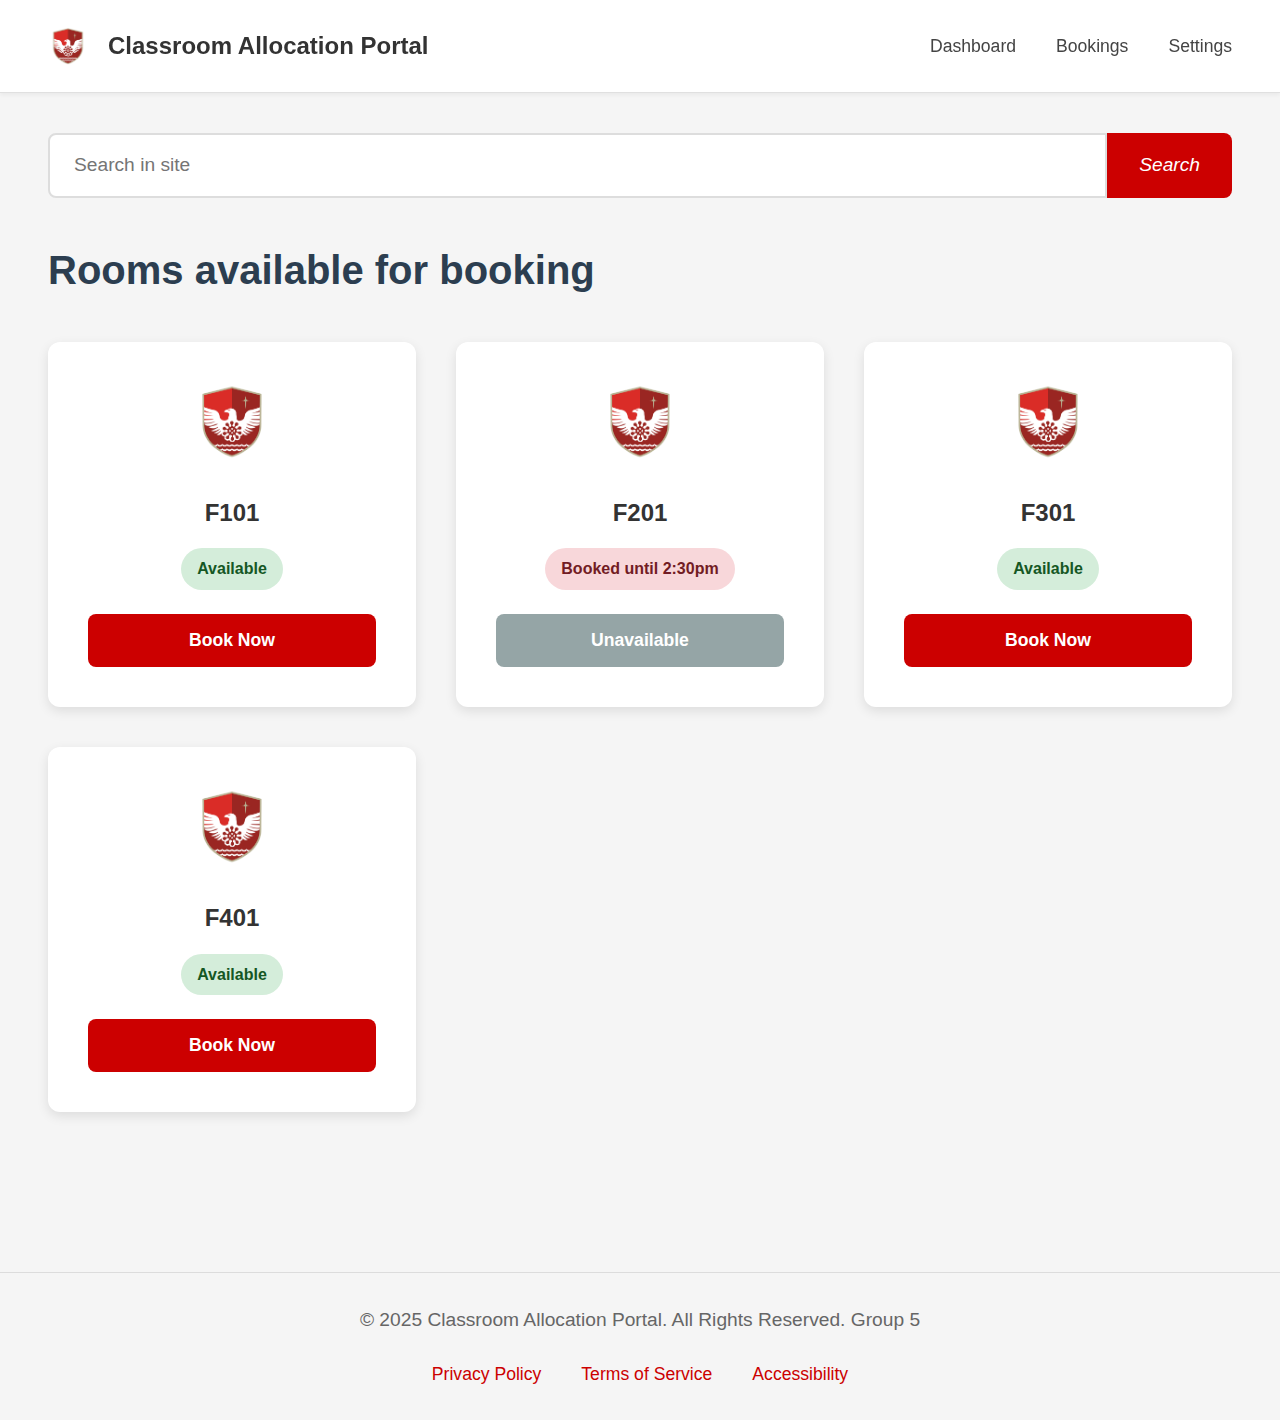
==== booking.html @ 9508ac23 "Initial commit" ====
<!DOCTYPE html>
<html lang="en">
<head>
    <meta charset="UTF-8">
    <meta name="viewport" content="width=device-width, initial-scale=1.0">
    <title>Classroom Allocation Portal</title>
    <link rel="stylesheet" href="styles.css">
</head>
<body>
           <!-- Full-width header container -->
    <div class="header-container">
        <header class="header">
            <div class="logo">
                <img src="cu logo.png" alt="Logo">
                <span class="logo-text">Classroom Allocation Portal</span>
            </div>
            
            <button class="mobile-menu-toggle">☰</button>
            
            <div class="nav-links">
                <a href="index.html">Dashboard</a>
                <a href="#">Bookings</a>
                <a href="#">Settings</a>
            </div> 
                       
        </header>
    </div>
    <div class="search">
        <input type="text" placeholder="Search in site" aria-label="Search rooms">
        <button type="button" class="search-button" aria-label="Search">
            <i class="fas fa-search">Search</i>
          </button>
    </div>

     <!-- Main Content -->
     <main class="container">

        <!-- Rooms Available for Booking -->
        <section class="room-list-portion" aria-label="Rooms available for booking">
            <h2 class="heading">Rooms available for booking</h2>
            <div class="room-list">
                <article class="room">
                    <img src="cu logo.png" alt="Room Icon" loading="lazy">
                    <p>F101</p>
                    <span class="status available">Available</span>
                    <button class="book-button">Book Now</button>
                </article>
                
                <article class="room">
                    <img src="cu logo.png" alt="Room Icon" loading="lazy">
                    <p>F201</p>
                    <span class="status booked">Booked until 2:30pm</span>
                    <button class="book-button" disabled>Unavailable</button>
                </article>
                
                <article class="room">
                    <img src="cu logo.png" alt="Room Icon" loading="lazy">
                    <p>F301</p>
                    <span class="status available">Available</span>
                    <button class="book-button">Book Now</button>
                </article>
                
                <article class="room">
                    <img src="cu logo.png" alt="Room Icon" loading="lazy">
                    <p>F401</p>
                    <span class="status available">Available</span>
                    <button class="book-button">Book Now</button>
                </article>
            </div>
        </section>
    </main> 
       

          <!-- Footer -->
          <footer class="footer">
            <p>© 2025 Classroom Allocation Portal. All Rights Reserved. Group 5</p>
            <div class="footer-links">
                <a href="#">Privacy Policy</a>
                <a href="#">Terms of Service</a>
                <a href="#">Accessibility</a>
            </div>
        </footer>
        <script src="cu.js"></script>

        <script>
            // Future JavaScript can be added here
            document.querySelectorAll('.book-button').forEach(button => {
                button.addEventListener('click', function() {
                    if (!this.disabled) {
                        const room = this.closest('.room').querySelector('p').textContent;
                        alert(`Booking request for ${room} has been submitted!`);
                    }
                });
            });
        </script>
</body>
</html>
---- styles.css ----
/* ===== GLOBAL STYLES ===== */
* {
  margin: 0;
  padding: 0;
  box-sizing: border-box;
  font-family: 'Segoe UI', Tahoma, Geneva, Verdana, sans-serif;
}

body {
  background-color: #f5f5f5;
  color: #333;
  line-height: 1.6;
  font-size: 18px;
}

/* ===== HEADER SECTION ===== */
.header-container {
  width: 100%;
  background-color: #ffffff;
  border-bottom: 1px solid #e0e0e0;
  position: sticky;
  top: 0;
  z-index: 1000;
  box-shadow: 0 2px 4px rgba(0, 0, 0, 0.05);
}

.header {
  display: flex;
  justify-content: space-between;
  align-items: center;
  max-width: 1400px;
  margin: 0 auto;
  padding: 1.5rem 3rem;
  gap: 1.5rem;
}

/* Logo Area */
.logo {
  display: flex;
  align-items: center;
  gap: 1.25rem;
  text-decoration: none;
}

.logo img {
  width: 2.5rem;
  height: 2.5rem;
}

.logo-text {
  font-weight: 600;
  font-size: 1.5rem;
  color: #333333;
  white-space: nowrap;
  font-family: 'Segoe UI', Roboto, Oxygen, Ubuntu, Cantarell, sans-serif;
}

/* Navigation */
.nav-links {
  display: flex;
  gap: 2.5rem;
  margin-left: auto;
}

.nav-links a {
  text-decoration: none;
  color: #444444;
  font-size: 1.1rem;
  font-weight: 500;
  padding: 0.5rem 0;
  position: relative;
  font-family: 'Segoe UI', Roboto, Oxygen, Ubuntu, Cantarell, sans-serif;
  transition: color 0.2s ease;
}

.nav-links a:hover {
  color: #cc0000;
}

.nav-links a::after {
  content: '';
  position: absolute;
  bottom: 0;
  left: 0;
  width: 0;
  height: 2px;
  background: #cc0000;
  transition: width 0.3s ease;
}

.nav-links a:hover::after {
  width: 100%;
}

.mobile-menu-toggle {
  display: none;
  background: none;
  border: none;
  font-size: 1.8rem;
  color: #333333;
  cursor: pointer;
  padding: 0.25rem;
}

/* ===== SEARCH BAR ===== */
.search {
  max-width: 1400px;
  margin: 2.5rem auto;
  padding: 0 3rem;
  display: flex;
}

.search input {
  flex: 1;
  padding: 1.2rem 1.5rem;
  border: 2px solid #ddd;
  border-radius: 8px 0 0 8px;
  font-size: 1.2rem;
  outline: none;
  transition: border-color 0.3s;
}

.search input:focus {
  border-color: #cc0000;
}

.search-button {
  padding: 0 2rem;
  background-color: #cc0000;
  color: white;
  border: none;
  border-radius: 0 8px 8px 0;
  cursor: pointer;
  font-size: 1.2rem;
  transition: background-color 0.3s;
}

.search-button:hover {
  background-color: #a80000;
}

/* ===== MAIN CONTENT ===== */
.container {
  max-width: 1400px;
  margin: 0 auto;
  padding: 0 3rem 3rem;
}

.heading {
  margin-bottom: 2.5rem;
  color: #2c3e50;
  font-size: 2.5rem;
  font-weight: 700;
}

.room-list-portion {
  margin-bottom: 4rem;
}

.room-list {
  display: grid;
  grid-template-columns: repeat(auto-fill, minmax(320px, 1fr));
  gap: 2.5rem;
}

.room {
  background: white;
  border-radius: 12px;
  padding: 2.5rem;
  box-shadow: 0 4px 12px rgba(0, 0, 0, 0.1);
  text-align: center;
  transition: transform 0.3s, box-shadow 0.3s;
}

.room:hover {
  transform: translateY(-8px);
  box-shadow: 0 8px 24px rgba(0, 0, 0, 0.15);
}

.room img {
  width: 80px;
  height: auto;
  margin-bottom: 1.5rem;
}

.room p {
  font-size: 1.5rem;
  font-weight: bold;
  margin-bottom: 1rem;
}

.status {
  display: inline-block;
  padding: 0.5rem 1rem;
  border-radius: 24px;
  font-size: 1rem;
  font-weight: 600;
  margin-bottom: 1.5rem;
}

.status.available {
  background-color: #d4edda;
  color: #155724;
}

.status.booked {
  background-color: #f8d7da;
  color: #721c24;
}

.book-button {
  width: 100%;
  padding: 1rem;
  background-color: #cc0000;
  color: white;
  border: none;
  border-radius: 8px;
  font-weight: 600;
  font-size: 1.1rem;
  cursor: pointer;
  transition: background-color 0.3s;
}

.book-button:hover:not(:disabled) {
  background-color: #a80000;
}

.book-button:disabled {
  background-color: #95a5a6;
  cursor: not-allowed;
}

/* ===== FOOTER ===== */
/* Footer */
.footer {
  text-align: center;
  padding: 2rem;
  font-size: 0.9rem;
  color: #666;
  border-top: 1px solid rgba(0,0,0,0.1);
  margin-top: 3rem;
}
.footer p {
  margin-bottom: 1.5rem;
  font-size: 1.2rem;
}

.footer-links {
  display: flex;
  justify-content: center;
  gap: 2.5rem;
}

.footer-links a {
  color: #cc0000;
  text-decoration: none;
  font-size: 1.1rem;
  transition: color 0.3s;
}

.footer-links a:hover {
  color: #a80000;
}

/* ===== RESPONSIVE STYLES ===== */
@media (max-width: 1200px) {
  .header {
      padding: 1.2rem 2rem;
  }
  
  .logo-text {
      font-size: 1.3rem;
  }
  
  .nav-links {
      gap: 2rem;
  }
  
  .nav-links a {
      font-size: 1rem;
  }
  
  .search {
      padding: 0 2rem;
  }
  
  .container {
      padding: 0 2rem 2rem;
  }
  
  .heading {
      font-size: 2rem;
  }
  
  .room-list {
      grid-template-columns: repeat(auto-fill, minmax(280px, 1fr));
      gap: 2rem;
  }
}

@media (max-width: 992px) {
  .header {
      flex-wrap: wrap;
      padding: 1rem 1.5rem;
  }
  
  .mobile-menu-toggle {
      display: block;
  }
  
  .nav-links {
      display: none;
      width: 100%;
      flex-direction: column;
      gap: 1rem;
      margin: 1rem 0 0;
      padding: 1rem 0;
      border-top: 1px solid #eeeeee;
  }
  
  .nav-links.active {
      display: flex;
  }
  
  .search {
      padding: 0 1.5rem;
      margin: 2rem auto;
  }
  
  .container {
      padding: 0 1.5rem 1.5rem;
  }
  
  .room-list {
      grid-template-columns: 1fr;
      gap: 1.8rem;
  }
  
  .footer-links {
      flex-direction: column;
      gap: 1rem;
  }
}

@media (max-width: 576px) {
  .header {
      padding: 0.75rem 1rem;
  }
  
  .logo-text {
      font-size: 1.1rem;
  }
  
  .heading {
      font-size: 1.8rem;
  }
  
  .room {
      padding: 1.8rem;
  }
  
  .footer {
      padding: 2rem;
  }
}
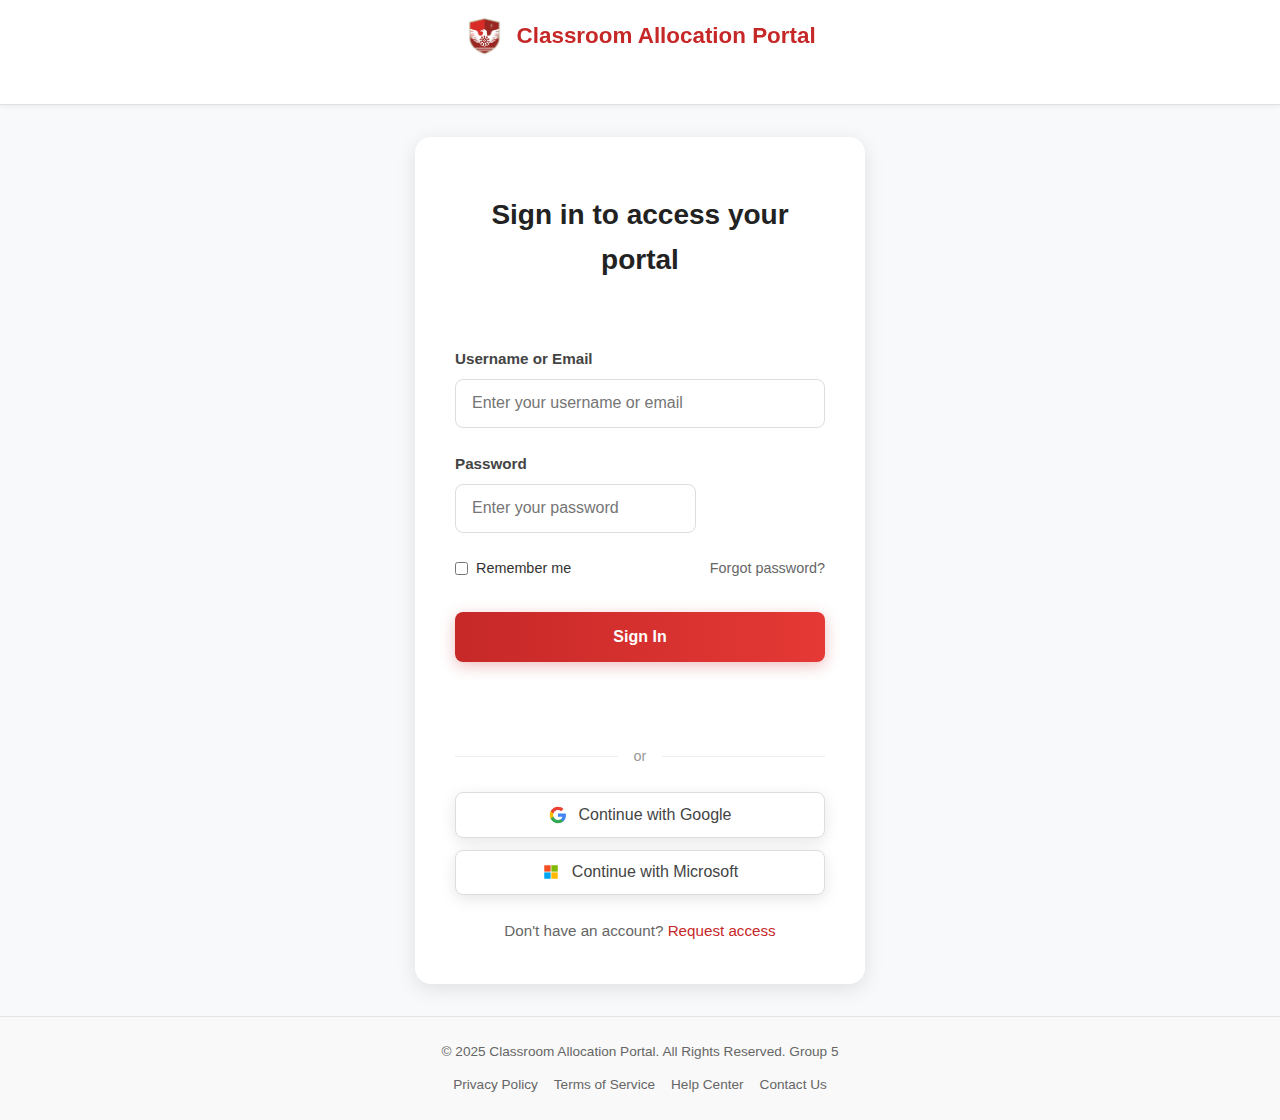
==== commit 55a255a8: "Updated HTML and CSS files" ====
--- a/booking.html
+++ b/booking.html
@@ -3,12 +3,13 @@
 <head>
     <meta charset="UTF-8">
     <meta name="viewport" content="width=device-width, initial-scale=1.0">
-    <title>Classroom Allocation Portal</title>
-    <link rel="stylesheet" href="styles.css">
+    <title>Classroom Booking</title>
+    <link rel="stylesheet" href="cu.css">
+   
 </head>
 <body>
-           <!-- Full-width header container -->
-    <div class="header-container">
+     <!-- Full-width header container -->
+     <div class="header-container">
         <header class="header">
             <div class="logo">
                 <img src="cu logo.png" alt="Logo">
@@ -19,79 +20,377 @@
             
             <div class="nav-links">
                 <a href="index.html">Dashboard</a>
-                <a href="#">Bookings</a>
-                <a href="#">Settings</a>
-            </div> 
-                       
+                <a href="booking.html">Bookings</a>
+                <a href="settings.html">Settings</a>
+            </div>           
+           
         </header>
     </div>
-    <div class="search">
-        <input type="text" placeholder="Search in site" aria-label="Search rooms">
-        <button type="button" class="search-button" aria-label="Search">
-            <i class="fas fa-search">Search</i>
-          </button>
-    </div>
-
-     <!-- Main Content -->
-     <main class="container">
-
-        <!-- Rooms Available for Booking -->
-        <section class="room-list-portion" aria-label="Rooms available for booking">
-            <h2 class="heading">Rooms available for booking</h2>
-            <div class="room-list">
-                <article class="room">
-                    <img src="cu logo.png" alt="Room Icon" loading="lazy">
-                    <p>F101</p>
-                    <span class="status available">Available</span>
-                    <button class="book-button">Book Now</button>
-                </article>
-                
-                <article class="room">
-                    <img src="cu logo.png" alt="Room Icon" loading="lazy">
-                    <p>F201</p>
-                    <span class="status booked">Booked until 2:30pm</span>
-                    <button class="book-button" disabled>Unavailable</button>
-                </article>
-                
-                <article class="room">
-                    <img src="cu logo.png" alt="Room Icon" loading="lazy">
-                    <p>F301</p>
-                    <span class="status available">Available</span>
-                    <button class="book-button">Book Now</button>
-                </article>
-                
-                <article class="room">
-                    <img src="cu logo.png" alt="Room Icon" loading="lazy">
-                    <p>F401</p>
-                    <span class="status available">Available</span>
-                    <button class="book-button">Book Now</button>
-                </article>
-            </div>
-        </section>
-    </main> 
-       
-
-          <!-- Footer -->
-          <footer class="footer">
-            <p>© 2025 Classroom Allocation Portal. All Rights Reserved. Group 5</p>
-            <div class="footer-links">
-                <a href="#">Privacy Policy</a>
-                <a href="#">Terms of Service</a>
-                <a href="#">Accessibility</a>
-            </div>
-        </footer>
-        <script src="cu.js"></script>
-
-        <script>
-            // Future JavaScript can be added here
-            document.querySelectorAll('.book-button').forEach(button => {
+
+    <main class="container">
+        <h1>Available Classrooms</h1>
+        
+        <div class="search-container">
+            <input type="text" id="roomSearch" placeholder="Search rooms...">
+            <select id="blockFilter" aria-label="Filter by block">
+                <option value="">Select Block</option>
+                <option value="">All Blocks</option>
+                <option value="E">Block E</option>
+                <option value="F">Block F</option>
+            </select>
+            <button id="searchBtn">Search</button>
+        </div>
+        
+        <div class="room-grid" id="roomGrid">
+            <div class="loading-message">Loading classrooms...</div>
+        </div>
+    </main>
+
+    <footer class="footer">
+        <div class="footer-content">
+            <p>© 2025 Classroom Allocation Portal. All Rights Reserved</p>
+        </div>
+    </footer>
+    <script src="cu.js"></script>
+
+    <script>
+      document.addEventListener('DOMContentLoaded', function() {
+    // Check authentication
+    const auth = JSON.parse(localStorage.getItem('auth'));
+    if (!auth || !auth.isLoggedIn) {
+        window.location.href = 'Login.html';
+        return;
+    }
+
+    // Room data - complete list of all rooms
+    const allRooms = [
+        // Block E
+        { id: 'E101', block: 'Block E', capacity: 30 },
+        { id: 'E102', block: 'Block E', capacity: 30 },
+        { id: 'E103', block: 'Block E', capacity: 30 },
+        { id: 'E104', block: 'Block E', capacity: 30 },
+        { id: 'E201', block: 'Block E', capacity: 40 },
+        { id: 'E202', block: 'Block E', capacity: 40 },
+        { id: 'E203', block: 'Block E', capacity: 40 },
+        { id: 'E204', block: 'Block E', capacity: 40 },
+        { id: 'E301', block: 'Block E', capacity: 50 },
+        { id: 'E302', block: 'Block E', capacity: 50 },
+        { id: 'E303', block: 'Block E', capacity: 50 },
+        { id: 'E304', block: 'Block E', capacity: 50 },
+        
+        // Block F
+        { id: 'F102', block: 'Block F', capacity: 35 },
+        { id: 'F103', block: 'Block F', capacity: 35 },
+        { id: 'F104', block: 'Block F', capacity: 35 },
+        { id: 'F201', block: 'Block F', capacity: 45 },
+        { id: 'F202', block: 'Block F', capacity: 45 },
+        { id: 'F301', block: 'Block F', capacity: 55 },
+        { id: 'F302', block: 'Block F', capacity: 55 },
+        { id: 'F303', block: 'Block F', capacity: 55 },
+        { id: 'F304', block: 'Block F', capacity: 55 },
+        { id: 'F403', block: 'Block F', capacity: 60 },
+        { id: 'F404', block: 'Block F', capacity: 60 }
+    ];
+
+    // Initialize bookings if not exists
+    if (!localStorage.getItem('bookings')) {
+        localStorage.setItem('bookings', JSON.stringify({
+            past: [],
+            current: [],
+            upcoming: []
+        }));
+    }
+
+    // Function to display all rooms
+    function displayRooms() {
+        const roomGrid = document.getElementById('roomGrid');
+        roomGrid.innerHTML = '';
+        
+        const bookings = JSON.parse(localStorage.getItem('bookings'));
+        const now = new Date();
+        
+        // Create a map of booked rooms with their end times and booking IDs
+        const bookedRooms = {};
+        
+        // Check all bookings to determine room availability
+        [...bookings.upcoming, ...bookings.current].forEach(booking => {
+            const bookingDate = new Date(booking.date);
+            const [hours, minutes] = booking.endTime.split(':').map(Number);
+            const endDateTime = new Date(bookingDate);
+            endDateTime.setHours(hours, minutes);
+            
+            if (now < endDateTime) {
+                bookedRooms[booking.roomId] = {
+                    endTime: booking.endTime,
+                    endDateTime: endDateTime,
+                    bookingId: booking.timestamp, // Using timestamp as unique ID
+                    bookedBy: booking.bookedBy
+                };
+            }
+        });
+
+        // Display each room
+        allRooms.forEach(room => {
+            const isBooked = bookedRooms.hasOwnProperty(room.id);
+            const isMyBooking = isBooked && bookedRooms[room.id].bookedBy === auth.username;
+            const statusText = isBooked ? 
+                `Booked until ${bookedRooms[room.id].endTime}` : 
+                'Available';
+            
+            const roomCard = document.createElement('div');
+            roomCard.className = 'room-card';
+            roomCard.innerHTML = `
+                <div class="room-icon">🏫</div>
+                <h3 class="room-title">${room.id}</h3>
+                <p class="room-block">${room.block} • Capacity: ${room.capacity}</p>
+                <span class="room-status ${isBooked ? 'booked' : 'available'}">${statusText}</span>
+                <button class="book-btn ${isBooked ? (isMyBooking ? 'btn-cancel' : 'btn-booked') : 'btn-available'}" 
+                        data-room="${room.id}" 
+                        ${isBooked && !isMyBooking ? 'disabled' : ''}
+                        data-booking-id="${isBooked ? bookedRooms[room.id].bookingId : ''}">
+                    ${isBooked ? (isMyBooking ? 'Cancel Booking' : 'Unavailable') : 'Book Now'}
+                </button>
+            `;
+            
+            // Add appropriate click handler
+            const button = roomCard.querySelector('.book-btn');
+            if (isBooked && isMyBooking) {
                 button.addEventListener('click', function() {
-                    if (!this.disabled) {
-                        const room = this.closest('.room').querySelector('p').textContent;
-                        alert(`Booking request for ${room} has been submitted!`);
-                    }
+                    cancelBooking(this.getAttribute('data-booking-id'), room.id);
                 });
-            });
-        </script>
+            } else if (!isBooked) {
+                button.addEventListener('click', function() {
+                    openBookingModal(room.id);
+                });
+            }
+            
+            roomGrid.appendChild(roomCard);
+        });
+    }
+
+    // Cancel a booking
+    function cancelBooking(bookingId, roomId) {
+        if (!confirm(`Are you sure you want to cancel booking for Room ${roomId}?`)) {
+            return;
+        }
+        
+        const bookings = JSON.parse(localStorage.getItem('bookings'));
+        
+        // Remove from upcoming bookings
+        bookings.upcoming = bookings.upcoming.filter(b => b.timestamp.toString() !== bookingId);
+        
+        // Remove from current bookings
+        bookings.current = bookings.current.filter(b => b.timestamp.toString() !== bookingId);
+        
+        // Add to past bookings if it was current
+        const cancelledBooking = [...bookings.upcoming, ...bookings.current]
+            .find(b => b.timestamp.toString() === bookingId);
+        
+        if (cancelledBooking) {
+            cancelledBooking.status = 'past';
+            bookings.past.push(cancelledBooking);
+        }
+        
+        localStorage.setItem('bookings', JSON.stringify(bookings));
+        displayRooms();
+        alert(`Booking for Room ${roomId} has been cancelled`);
+    }
+
+    // Booking modal
+    const bookingModal = document.createElement('div');
+    bookingModal.className = 'booking-modal';
+    bookingModal.innerHTML = `
+        <div class="modal-content">
+            <span class="close-modal">&times;</span>
+            <h2>Book Room <span id="modal-room-id"></span></h2>
+            <form id="booking-form">
+                <div class="form-group">
+                    <label for="booking-date">Date:</label>
+                    <input type="date" id="booking-date" required>
+                </div>
+                <div class="form-group">
+                    <label for="start-time">Start Time:</label>
+                    <input type="time" id="start-time" required>
+                </div>
+                <div class="form-group">
+                    <label for="end-time">End Time:</label>
+                    <input type="time" id="end-time" required>
+                </div>
+                <div class="form-group">
+                    <label for="purpose">Purpose:</label>
+                    <input type="text" id="purpose" placeholder="Class, Meeting, etc." required>
+                </div>
+                <button type="submit" class="btn">Confirm Booking</button>
+            </form>
+        </div>
+    `;
+    document.body.appendChild(bookingModal);
+
+    // Open booking modal with validation
+    function openBookingModal(roomId) {
+        const modal = document.querySelector('.booking-modal');
+        const roomIdElement = document.getElementById('modal-room-id');
+        const dateInput = document.getElementById('booking-date');
+        const startTimeInput = document.getElementById('start-time');
+        const endTimeInput = document.getElementById('end-time');
+        
+        // Set room ID
+        roomIdElement.textContent = roomId;
+        
+        // Set minimum date to today
+        const today = new Date().toISOString().split('T')[0];
+        dateInput.min = today;
+        dateInput.value = today;
+        
+        // Set default times (current time to next hour)
+        const now = new Date();
+        const currentHour = now.getHours().toString().padStart(2, '0');
+        const nextHour = (now.getHours() + 1).toString().padStart(2, '0');
+        const minutes = now.getMinutes().toString().padStart(2, '0');
+        
+        startTimeInput.value = `${currentHour}:${minutes}`;
+        endTimeInput.value = `${nextHour}:${minutes}`;
+        
+        // Show modal
+        modal.classList.add('active');
+        
+        // Close modal when clicking outside
+        modal.addEventListener('click', function(e) {
+            if (e.target === modal) {
+                closeModal();
+            }
+        });
+    }
+
+    // Close modal
+    function closeModal() {
+        document.querySelector('.booking-modal').classList.remove('active');
+    }
+
+    // Handle booking form submission
+    document.getElementById('booking-form').addEventListener('submit', function(e) {
+        e.preventDefault();
+        
+        const roomId = document.getElementById('modal-room-id').textContent;
+        const date = document.getElementById('booking-date').value;
+        const startTime = document.getElementById('start-time').value;
+        const endTime = document.getElementById('end-time').value;
+        const purpose = document.getElementById('purpose').value;
+        
+        // Validate time
+        if (startTime >= endTime) {
+            alert('End time must be after start time');
+            return;
+        }
+        
+        // Create booking object
+        const booking = {
+            roomId,
+            date,
+            startTime,
+            endTime,
+            purpose,
+            status: 'upcoming',
+            timestamp: new Date().getTime(),
+            bookedBy: auth.username
+        };
+        
+        // Save booking
+        const bookings = JSON.parse(localStorage.getItem('bookings'));
+        bookings.upcoming.push(booking);
+        localStorage.setItem('bookings', JSON.stringify(bookings));
+        
+        // Close modal
+        closeModal();
+        
+        // Refresh display
+        displayRooms();
+        
+        // Show confirmation
+        alert(`Room ${roomId} successfully booked from ${startTime} to ${endTime} on ${date}`);
+    });
+
+    // Close modal button
+    document.querySelector('.close-modal').addEventListener('click', closeModal);
+
+    // Search functionality
+    document.getElementById('searchBtn').addEventListener('click', function() {
+        const searchTerm = document.getElementById('roomSearch').value.toLowerCase();
+        const blockFilter = document.getElementById('blockFilter').value;
+        
+        const roomCards = document.querySelectorAll('.room-card');
+        let hasVisibleRooms = false;
+        
+        roomCards.forEach(card => {
+            const roomId = card.querySelector('.room-title').textContent.toLowerCase();
+            const block = card.querySelector('.room-block').textContent;
+            
+            const matchesSearch = searchTerm === '' || roomId.includes(searchTerm);
+            const matchesBlock = blockFilter === '' || block.includes(blockFilter);
+            
+            if (matchesSearch && matchesBlock) {
+                card.style.display = 'block';
+                hasVisibleRooms = true;
+            } else {
+                card.style.display = 'none';
+            }
+        });
+        
+        if (!hasVisibleRooms) {
+            const noResults = document.createElement('div');
+            noResults.className = 'no-rooms';
+            noResults.textContent = 'No rooms match your search criteria';
+            document.getElementById('roomGrid').appendChild(noResults);
+        }
+    });
+
+    // Initial load
+    displayRooms();
+
+    // Check booking status every minute
+    setInterval(function() {
+        const bookings = JSON.parse(localStorage.getItem('bookings'));
+        const now = new Date();
+        let needsUpdate = false;
+        
+        // Check upcoming bookings to see if they've started
+        bookings.upcoming = bookings.upcoming.filter(booking => {
+            const bookingDate = new Date(booking.date);
+            const [startHours, startMins] = booking.startTime.split(':').map(Number);
+            const startDateTime = new Date(bookingDate);
+            startDateTime.setHours(startHours, startMins);
+            
+            if (now >= startDateTime) {
+                booking.status = 'current';
+                bookings.current.push(booking);
+                needsUpdate = true;
+                return false;
+            }
+            return true;
+        });
+        
+        // Check current bookings to see if they've ended
+        bookings.current = bookings.current.filter(booking => {
+            const bookingDate = new Date(booking.date);
+            const [endHours, endMins] = booking.endTime.split(':').map(Number);
+            const endDateTime = new Date(bookingDate);
+            endDateTime.setHours(endHours, endMins);
+            
+            if (now >= endDateTime) {
+                booking.status = 'past';
+                bookings.past.push(booking);
+                needsUpdate = true;
+                return false;
+            }
+            return true;
+        });
+        
+        if (needsUpdate) {
+            localStorage.setItem('bookings', JSON.stringify(bookings));
+            displayRooms();
+        }
+    }, 60000); // Check every minute
+});
+    </script>
 </body>
 </html>--- a/cu.css
+++ b/cu.css
@@ -0,0 +1,826 @@
+/* ====== Global Styles ====== */
+:root {
+    --primary-color: #990000; /* Penn red */
+    --secondary-color: #011F5B; /* Penn blue */
+    --accent-color: #4CAF50; /* Green for available/positive actions */
+    --danger-color: #E74C3C; /* Slightly different red for danger/destructive actions */
+    --light-color: #F8F9FA;
+    --dark-color: #222;
+    --gray-color: #6C757D;
+    --white: #FFFFFF;
+    --off-white: #F9F9F9;
+    --shadow: 0 2px 4px rgba(0, 0, 0, 0.1);
+    --transition: all 0.3s ease;
+    --border-radius: 4px;
+    --max-width: 1200px;
+    --header-height: 80px;
+    --serif-font: 'Georgia', serif;
+    --sans-font: 'Helvetica Neue', Arial, sans-serif;
+}
+
+* {
+    margin: 0;
+    padding: 0;
+    box-sizing: border-box;
+}
+
+html {
+    font-size: 16px;
+    scroll-behavior: smooth;
+    width: 100%;
+    overflow-x: hidden;
+}
+
+body {
+    font-family: var(--sans-font);
+    line-height: 1.6;
+    color: var(--dark-color);
+    background-color: var(--off-white);
+    min-height: 100vh;
+    display: flex;
+    flex-direction: column;
+    width: 100%;
+    overflow-x: hidden;
+}
+
+a {
+    text-decoration: none;
+    color: var(--secondary-color);
+    transition: var(--transition);
+}
+
+a:hover {
+    color: var(--primary-color);
+}
+
+button {
+    cursor: pointer;
+    font-family: inherit;
+    border: none;
+    outline: none;
+}
+
+img {
+    max-width: 100%;
+    height: auto;
+    display: block;
+}
+
+/* ====== Typography ====== */
+h1, h2, h3, h4 {
+    margin-bottom: 1rem;
+    line-height: 1.3;
+    font-family: var(--serif-font);
+    font-weight: normal;
+    color: var(--secondary-color);
+}
+
+h1 {
+    font-size: 2.5rem;
+    font-weight: 700;
+}
+
+h2 {
+    font-size: 2rem;
+    border-bottom: 1px solid #eee;
+    padding-bottom: 0.5rem;
+}
+
+h3 {
+    font-size: 1.5rem;
+}
+
+p {
+    margin-bottom: 1rem;
+    color: var(--dark-color);
+}
+
+/* ====== Utility Classes ====== */
+.container {
+    width: 100%;
+    max-width: var(--max-width);
+    margin: 0 auto;
+    padding: 0 1.5rem;
+}
+
+.btn {
+    display: inline-block;
+    padding: 0.75rem 1.5rem;
+    background-color: var(--primary-color);
+    color: var(--white);
+    border-radius: var(--border-radius);
+    font-weight: 600;
+    transition: var(--transition);
+    text-align: center;
+    border: 1px solid var(--primary-color);
+    font-size: 0.95rem;
+}
+
+.btn:hover {
+    background-color: #7a0000;
+    transform: translateY(-1px);
+    box-shadow: var(--shadow);
+}
+
+.btn-outline {
+    background-color: transparent;
+    color: var(--primary-color);
+    border: 1px solid var(--primary-color);
+}
+
+.btn-outline:hover {
+    background-color: var(--primary-color);
+    color: white;
+}
+
+.btn-available {
+    background-color: var(--accent-color);
+    color: white;
+    border-color: var(--accent-color);
+}
+
+.btn-available:hover {
+    background-color: #3e8e41;
+}
+
+.btn-booked {
+    background-color: var(--gray-color);
+    cursor: not-allowed;
+    border-color: var(--gray-color);
+}
+
+.btn-cancel {
+    background-color: var(--danger-color);
+    color: white;
+    border-color: var(--danger-color);
+}
+
+.btn-cancel:hover {
+    background-color: #c0392b;
+}
+
+.text-center {
+    text-align: center;
+}
+
+/* ====== Header Styles ====== */
+.header-container {
+    width: 100%;
+    background-color: var(--white);
+    color: var(--secondary-color);
+    box-shadow: var(--shadow);
+    position: sticky;
+    top: 0;
+    z-index: 100;
+    border-bottom: 1px solid #eee;
+}
+
+.header {
+    display: flex;
+    justify-content: space-between;
+    align-items: center;
+    height: var(--header-height);
+    padding: 0 1.5rem;
+    max-width: var(--max-width);
+    margin: 0 auto;
+}
+
+.logo {
+    display: flex;
+    align-items: center;
+    gap: 1rem;
+}
+
+.logo img {
+    height: 50px;
+    width: auto;
+}
+
+.logo-text {
+    font-family: var(--serif-font);
+    font-size: 1.5rem;
+    font-weight: 600;
+    color: var(--secondary-color);
+}
+
+.nav-links {
+    display: flex;
+    gap: 2rem;
+}
+
+.nav-links a {
+    font-weight: 500;
+    transition: var(--transition);
+    padding: 0.5rem 0;
+    position: relative;
+    color: var(--secondary-color);
+    text-transform: uppercase;
+    font-size: 0.9rem;
+    letter-spacing: 0.5px;
+}
+
+.nav-links a:hover {
+    color: var(--primary-color);
+}
+
+.nav-links a::after {
+    content: '';
+    position: absolute;
+    bottom: 0;
+    left: 0;
+    width: 0;
+    height: 2px;
+    background-color: var(--primary-color);
+    transition: var(--transition);
+}
+
+.nav-links a:hover::after {
+    width: 100%;
+}
+
+.nav-links a.active {
+    color: var(--primary-color);
+    font-weight: 600;
+}
+
+.nav-links a.active::after {
+    width: 100%;
+}
+
+.mobile-menu-toggle {
+    display: none;
+    background: none;
+    color: var(--secondary-color);
+    font-size: 1.5rem;
+    cursor: pointer;
+    border: none;
+}
+
+/* ====== Hero Section ====== */
+.hero-container {
+    width: 100%;
+    background: linear-gradient(rgba(1, 31, 91, 0.9), rgba(1, 31, 91, 0.9)), 
+                url('https://www.upenn.edu/sites/default/files/styles/card_3x2/public/2022-06/penn-campus-aerial.jpg') no-repeat center center;
+    background-size: cover;
+    color: var(--white);
+    padding: 6rem 0 4rem;
+    margin-bottom: 3rem;
+    text-align: center;
+}
+
+.hero {
+    max-width: var(--max-width);
+    margin: 0 auto;
+    padding: 0 1.5rem;
+    text-align: center;
+}
+
+.hero h1 {
+    color: var(--white);
+    margin-bottom: 1.5rem;
+    font-size: 3rem;
+    font-weight: 700;
+}
+
+.hero p {
+    color: rgba(255, 255, 255, 0.9);
+    font-size: 1.25rem;
+    max-width: 700px;
+    margin: 0 auto 2rem;
+    font-family: var(--serif-font);
+    line-height: 1.7;
+}
+
+/* ====== Main Content Styles ====== */
+main {
+    flex: 1;
+    padding: 2rem 0;
+    background-color: var(--off-white);
+}
+
+.content-section {
+    background-color: var(--white);
+    padding: 2rem;
+    border-radius: var(--border-radius);
+    box-shadow: var(--shadow);
+    margin-bottom: 2rem;
+    border: 1px solid #eee;
+}
+
+.user-info {
+    display: flex;
+    align-items: center;
+    gap: 1.5rem;
+    background-color: var(--white);
+    padding: 1.5rem;
+    border-radius: var(--border-radius);
+    box-shadow: var(--shadow);
+    margin-bottom: 2rem;
+    border: 1px solid #eee;
+}
+
+.user-avatar {
+    font-size: 2.5rem;
+    background-color: var(--primary-color);
+    color: var(--white);
+    width: 70px;
+    height: 70px;
+    border-radius: 50%;
+    display: flex;
+    align-items: center;
+    justify-content: center;
+    font-family: var(--serif-font);
+}
+
+.user-details h3 {
+    color: var(--secondary-color);
+    margin-bottom: 0.5rem;
+}
+
+.user-details p:first-of-type {
+    font-weight: 500;
+    color: var(--dark-color);
+}
+
+/* ====== Booking Sections ====== */
+.new-booking {
+    display: flex;
+    gap: 1.5rem;
+    background-color: var(--white);
+    padding: 1.5rem;
+    border-radius: var(--border-radius);
+    box-shadow: var(--shadow);
+    margin-bottom: 2rem;
+    border: 1px solid #eee;
+}
+
+.booking-icon {
+    font-size: 3rem;
+    color: var(--primary-color);
+}
+
+.booking-form {
+    flex: 1;
+}
+
+.booking-actions {
+    margin-top: 1.5rem;
+    display: flex;
+    gap: 1rem;
+}
+
+.section-title {
+    color: var(--secondary-color);
+    margin-bottom: 0.5rem;
+    font-family: var(--serif-font);
+}
+
+.section-subtitle {
+    color: var(--gray-color);
+    margin-bottom: 1.5rem;
+    font-family: var(--serif-font);
+    font-style: italic;
+}
+
+/* ====== Room Cards ====== */
+.room-cards {
+    display: grid;
+    grid-template-columns: repeat(auto-fill, minmax(300px, 1fr));
+    gap: 1.5rem;
+    margin-bottom: 2rem;
+}
+
+.room-card {
+    background-color: var(--white);
+    border-radius: var(--border-radius);
+    box-shadow: var(--shadow);
+    padding: 1.5rem;
+    transition: var(--transition);
+    border: 1px solid #eee;
+}
+
+.room-card:hover {
+    transform: translateY(-5px);
+    box-shadow: 0 5px 15px rgba(0, 0, 0, 0.1);
+}
+
+.room-icon {
+    font-size: 2rem;
+    margin-bottom: 1rem;
+    color: var(--secondary-color);
+}
+
+.room-title {
+    color: var(--secondary-color);
+    margin-bottom: 0.5rem;
+    font-family: var(--serif-font);
+}
+
+.room-block {
+    color: var(--gray-color);
+    margin-bottom: 1rem;
+    font-size: 0.9rem;
+}
+
+.room-status {
+    display: inline-block;
+    padding: 0.25rem 0.75rem;
+    border-radius: 20px;
+    font-size: 0.85rem;
+    font-weight: 500;
+    margin-bottom: 1rem;
+}
+
+.room-status.available {
+    background-color: #e8f5e9;
+    color: var(--accent-color);
+}
+
+.room-status.booked {
+    background-color: #ffebee;
+    color: var(--danger-color);
+}
+
+.book-btn {
+    width: 100%;
+    padding: 0.75rem;
+    border-radius: var(--border-radius);
+    font-weight: 600;
+    transition: var(--transition);
+    margin-top: 1rem;
+}
+
+/* ====== Booking Details ====== */
+.booking-details {
+    display: grid;
+    grid-template-columns: repeat(auto-fit, minmax(250px, 1fr));
+    gap: 1.5rem;
+    margin-bottom: 2rem;
+}
+
+.booking-detail {
+    background-color: var(--white);
+    padding: 1.5rem;
+    border-radius: var(--border-radius);
+    box-shadow: var(--shadow);
+    border: 1px solid #eee;
+}
+
+.booking-detail h4 {
+    color: var(--secondary-color);
+    margin-bottom: 0.5rem;
+    font-family: var(--serif-font);
+}
+
+/* ====== Metrics Section ====== */
+.metrics {
+    background-color: var(--white);
+    padding: 1.5rem;
+    border-radius: var(--border-radius);
+    box-shadow: var(--shadow);
+    margin-bottom: 2rem;
+    border: 1px solid #eee;
+}
+
+.metrics-title {
+    color: var(--secondary-color);
+    font-family: var(--serif-font);
+}
+
+.metrics-subtitle {
+    color: var(--gray-color);
+    margin-bottom: 1.5rem;
+    font-family: var(--serif-font);
+    font-style: italic;
+}
+
+.metrics-btn {
+    text-align: right;
+    margin-bottom: 1.5rem;
+}
+
+.metrics-cards {
+    display: grid;
+    grid-template-columns: repeat(auto-fit, minmax(200px, 1fr));
+    gap: 1.5rem;
+}
+
+.metrics-card {
+    background-color: var(--off-white);
+    padding: 1.5rem;
+    border-radius: var(--border-radius);
+    text-align: center;
+    border: 1px solid #eee;
+}
+
+.metrics-card h3 {
+    color: var(--secondary-color);
+    font-size: 1.1rem;
+    margin-bottom: 1rem;
+    font-family: var(--serif-font);
+}
+
+.metrics-number {
+    font-size: 2rem;
+    font-weight: 700;
+    color: var(--primary-color);
+    margin-bottom: 0.5rem;
+}
+
+.metrics-change {
+    color: var(--accent-color);
+    font-weight: 500;
+}
+
+/* ====== Search Container ====== */
+.search-container {
+    display: flex;
+    gap: 1rem;
+    margin-bottom: 2rem;
+    flex-wrap: wrap;
+}
+
+.search-container input,
+.search-container select {
+    flex: 1;
+    min-width: 200px;
+    padding: 0.75rem 1rem;
+    border: 1px solid #ddd;
+    border-radius: var(--border-radius);
+    font-family: inherit;
+    font-size: 1rem;
+    background-color: var(--white);
+}
+
+.search-container button {
+    padding: 0.75rem 1.5rem;
+}
+
+/* ====== Room Grid ====== */
+.room-grid {
+    display: grid;
+    grid-template-columns: repeat(auto-fill, minmax(280px, 1fr));
+    gap: 1.5rem;
+}
+
+.loading-message,
+.no-rooms {
+    grid-column: 1 / -1;
+    text-align: center;
+    padding: 2rem;
+    color: var(--gray-color);
+    font-family: var(--serif-font);
+}
+
+/* ====== Settings Page Styles ====== */
+.settings-section {
+    background-color: var(--white);
+    padding: 1.5rem;
+    border-radius: var(--border-radius);
+    box-shadow: var(--shadow);
+    margin-bottom: 2rem;
+    border: 1px solid #eee;
+}
+
+.settings-card {
+    margin-bottom: 2rem;
+    padding-bottom: 2rem;
+    border-bottom: 1px solid #eee;
+}
+
+.settings-card:last-child {
+    margin-bottom: 0;
+    padding-bottom: 0;
+    border-bottom: none;
+}
+
+/* ====== Form Styles ====== */
+.form-group {
+    margin-bottom: 1.5rem;
+}
+
+.form-group label {
+    display: block;
+    margin-bottom: 0.5rem;
+    font-weight: 500;
+    color: var(--secondary-color);
+    font-family: var(--serif-font);
+}
+
+.form-group input,
+.form-group select,
+.form-group textarea {
+    width: 100%;
+    padding: 0.75rem 1rem;
+    border: 1px solid #ddd;
+    border-radius: var(--border-radius);
+    font-family: inherit;
+    font-size: 1rem;
+    transition: var(--transition);
+    background-color: var(--white);
+}
+
+.form-group input:focus,
+.form-group select:focus,
+.form-group textarea:focus {
+    border-color: var(--secondary-color);
+    outline: none;
+    box-shadow: 0 0 0 3px rgba(1, 31, 91, 0.1);
+}
+
+.checkbox-group {
+    display: flex;
+    align-items: center;
+    gap: 0.5rem;
+}
+
+.checkbox-group input {
+    width: auto;
+}
+
+/* ====== Modal Styles ====== */
+.booking-modal {
+    position: fixed;
+    top: 0;
+    left: 0;
+    width: 100%;
+    height: 100%;
+    background-color: rgba(0, 0, 0, 0.5);
+    display: flex;
+    align-items: center;
+    justify-content: center;
+    z-index: 1000;
+    opacity: 0;
+    visibility: hidden;
+    transition: var(--transition);
+}
+
+.booking-modal.active {
+    opacity: 1;
+    visibility: visible;
+}
+
+.modal-content {
+    background-color: var(--white);
+    border-radius: var(--border-radius);
+    box-shadow: var(--shadow);
+    width: 100%;
+    max-width: 500px;
+    padding: 2rem;
+    position: relative;
+    transform: translateY(-20px);
+    transition: var(--transition);
+    border: 1px solid #eee;
+}
+
+.booking-modal.active .modal-content {
+    transform: translateY(0);
+}
+
+.close-modal {
+    position: absolute;
+    top: 1rem;
+    right: 1rem;
+    font-size: 1.5rem;
+    cursor: pointer;
+    color: var(--gray-color);
+    transition: var(--transition);
+}
+
+.close-modal:hover {
+    color: var(--danger-color);
+}
+
+/* ====== Footer Styles ====== */
+.footer {
+    width: 100%;
+    color: var(--white);
+    padding: 1.5rem 0;
+    margin-top: auto;
+    text-align: center;
+}
+
+.footer-content {
+    max-width: var(--max-width);
+    margin: 0 auto;
+    padding: 0 1.5rem;
+}
+
+.footer p {
+    color: rgba(8, 8, 8, 0.8);
+    font-size: 0.9rem;
+    margin: 0;
+    line-height: 1.5;
+}
+
+/* ====== Responsive Styles ====== */
+@media (max-width: 992px) {
+    html {
+        font-size: 15px;
+    }
+    
+    .room-cards,
+    .room-grid {
+        grid-template-columns: repeat(auto-fill, minmax(250px, 1fr));
+    }
+}
+
+@media (max-width: 768px) {
+    html {
+        font-size: 14px;
+    }
+    
+    .header {
+        padding: 0 1rem;
+    }
+    
+    .mobile-menu-toggle {
+        display: block;
+    }
+    
+    .nav-links {
+        position: fixed;
+        top: var(--header-height);
+        left: 0;
+        width: 100%;
+        background-color: var(--white);
+        flex-direction: column;
+        align-items: center;
+        padding: 1rem 0 2rem;
+        gap: 1.5rem;
+        transform: translateY(-150%);
+        transition: transform 0.4s ease-in-out;
+        z-index: 100;
+        box-shadow: 0 10px 15px rgba(0, 0, 0, 0.1);
+        border-top: 1px solid #eee;
+    }
+    
+    .nav-links.active {
+        transform: translateY(0);
+    }
+    
+    .nav-links a {
+        padding: 0.75rem 1.5rem;
+        width: 100%;
+        text-align: center;
+        color: var(--secondary-color);
+    }
+    
+    .nav-links a::after {
+        display: none;
+    }
+    
+    .nav-links a:hover {
+        background-color: rgba(153, 0, 0, 0.1);
+    }
+    
+    .new-booking {
+        flex-direction: column;
+    }
+    
+    .booking-icon {
+        align-self: center;
+    }
+    
+    .hero h1 {
+        font-size: 2.25rem;
+    }
+    
+    .hero p {
+        font-size: 1.1rem;
+    }
+}
+
+@media (max-width: 576px) {
+    .container {
+        padding: 0 1rem;
+    }
+    
+    .user-info {
+        flex-direction: column;
+        text-align: center;
+    }
+    
+    .booking-details {
+        grid-template-columns: 1fr;
+    }
+    
+    .metrics-cards {
+        grid-template-columns: 1fr;
+    }
+    
+    .search-container {
+        flex-direction: column;
+    }
+    
+    .search-container input,
+    .search-container select,
+    .search-container button {
+        width: 100%;
+    }
+    
+    .modal-content {
+        margin: 0 1rem;
+        padding: 1.5rem;
+    }
+}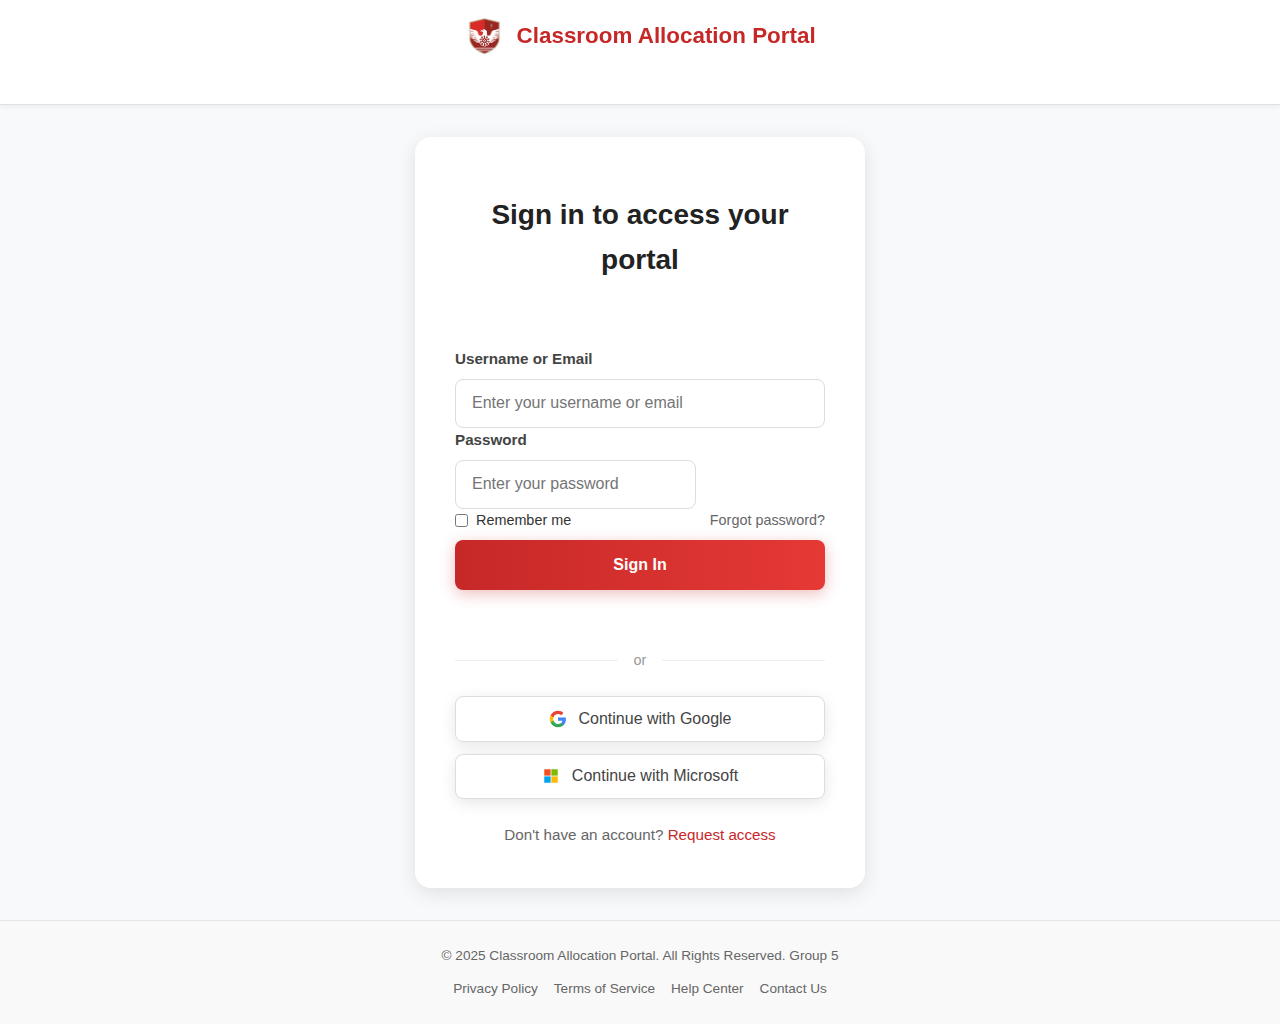
==== commit 6c636514: "mixed changes" ====
--- a/booking.html
+++ b/booking.html
@@ -4,7 +4,7 @@
     <meta charset="UTF-8">
     <meta name="viewport" content="width=device-width, initial-scale=1.0">
     <title>Classroom Booking</title>
-    <link rel="stylesheet" href="cu.css">
+    <link rel="stylesheet" href="/css/cu.css">
    
 </head>
 <body>
@@ -12,7 +12,7 @@
      <div class="header-container">
         <header class="header">
             <div class="logo">
-                <img src="cu logo.png" alt="Logo">
+                <img src="/photos/cu logo.png" alt="Logo">
                 <span class="logo-text">Classroom Allocation Portal</span>
             </div>
             
@@ -51,7 +51,7 @@
             <p>© 2025 Classroom Allocation Portal. All Rights Reserved</p>
         </div>
     </footer>
-    <script src="cu.js"></script>
+    <script src="js/cu.js"></script>
 
     <script>
       document.addEventListener('DOMContentLoaded', function() {
@@ -392,5 +392,7 @@
     }, 60000); // Check every minute
 });
     </script>
+    <input type="hidden" name="csrf_token" value="<?php echo $_SESSION['csrf_token']; ?>">
+
 </body>
 </html>--- a/css/cu.css
+++ b/css/cu.css
@@ -0,0 +1,826 @@
+/* ====== Global Styles ====== */
+:root {
+    --primary-color: #990000; /* Penn red */
+    --secondary-color: #011F5B; /* Penn blue */
+    --accent-color: #4CAF50; /* Green for available/positive actions */
+    --danger-color: #E74C3C; /* Slightly different red for danger/destructive actions */
+    --light-color: #F8F9FA;
+    --dark-color: #222;
+    --gray-color: #6C757D;
+    --white: #FFFFFF;
+    --off-white: #F9F9F9;
+    --shadow: 0 2px 4px rgba(0, 0, 0, 0.1);
+    --transition: all 0.3s ease;
+    --border-radius: 4px;
+    --max-width: 1200px;
+    --header-height: 80px;
+    --serif-font: 'Georgia', serif;
+    --sans-font: 'Helvetica Neue', Arial, sans-serif;
+}
+
+* {
+    margin: 0;
+    padding: 0;
+    box-sizing: border-box;
+}
+
+html {
+    font-size: 16px;
+    scroll-behavior: smooth;
+    width: 100%;
+    overflow-x: hidden;
+}
+
+body {
+    font-family: var(--sans-font);
+    line-height: 1.6;
+    color: var(--dark-color);
+    background-color: var(--off-white);
+    min-height: 100vh;
+    display: flex;
+    flex-direction: column;
+    width: 100%;
+    overflow-x: hidden;
+}
+
+a {
+    text-decoration: none;
+    color: var(--secondary-color);
+    transition: var(--transition);
+}
+
+a:hover {
+    color: var(--primary-color);
+}
+
+button {
+    cursor: pointer;
+    font-family: inherit;
+    border: none;
+    outline: none;
+}
+
+img {
+    max-width: 100%;
+    height: auto;
+    display: block;
+}
+
+/* ====== Typography ====== */
+h1, h2, h3, h4 {
+    margin-bottom: 1rem;
+    line-height: 1.3;
+    font-family: var(--serif-font);
+    font-weight: normal;
+    color: var(--secondary-color);
+}
+
+h1 {
+    font-size: 2.5rem;
+    font-weight: 700;
+}
+
+h2 {
+    font-size: 2rem;
+    border-bottom: 1px solid #eee;
+    padding-bottom: 0.5rem;
+}
+
+h3 {
+    font-size: 1.5rem;
+}
+
+p {
+    margin-bottom: 1rem;
+    color: var(--dark-color);
+}
+
+/* ====== Utility Classes ====== */
+.container {
+    width: 100%;
+    max-width: var(--max-width);
+    margin: 0 auto;
+    padding: 0 1.5rem;
+}
+
+.btn {
+    display: inline-block;
+    padding: 0.75rem 1.5rem;
+    background-color: var(--primary-color);
+    color: var(--white);
+    border-radius: var(--border-radius);
+    font-weight: 600;
+    transition: var(--transition);
+    text-align: center;
+    border: 1px solid var(--primary-color);
+    font-size: 0.95rem;
+}
+
+.btn:hover {
+    background-color: #7a0000;
+    transform: translateY(-1px);
+    box-shadow: var(--shadow);
+}
+
+.btn-outline {
+    background-color: transparent;
+    color: var(--primary-color);
+    border: 1px solid var(--primary-color);
+}
+
+.btn-outline:hover {
+    background-color: var(--primary-color);
+    color: white;
+}
+
+.btn-available {
+    background-color: var(--accent-color);
+    color: white;
+    border-color: var(--accent-color);
+}
+
+.btn-available:hover {
+    background-color: #3e8e41;
+}
+
+.btn-booked {
+    background-color: var(--gray-color);
+    cursor: not-allowed;
+    border-color: var(--gray-color);
+}
+
+.btn-cancel {
+    background-color: var(--danger-color);
+    color: white;
+    border-color: var(--danger-color);
+}
+
+.btn-cancel:hover {
+    background-color: #c0392b;
+}
+
+.text-center {
+    text-align: center;
+}
+
+/* ====== Header Styles ====== */
+.header-container {
+    width: 100%;
+    background-color: var(--white);
+    color: var(--secondary-color);
+    box-shadow: var(--shadow);
+    position: sticky;
+    top: 0;
+    z-index: 100;
+    border-bottom: 1px solid #eee;
+}
+
+.header {
+    display: flex;
+    justify-content: space-between;
+    align-items: center;
+    height: var(--header-height);
+    padding: 0 1.5rem;
+    max-width: var(--max-width);
+    margin: 0 auto;
+}
+
+.logo {
+    display: flex;
+    align-items: center;
+    gap: 1rem;
+}
+
+.logo img {
+    height: 50px;
+    width: auto;
+}
+
+.logo-text {
+    font-family: var(--serif-font);
+    font-size: 1.5rem;
+    font-weight: 600;
+    color: var(--secondary-color);
+}
+
+.nav-links {
+    display: flex;
+    gap: 2rem;
+}
+
+.nav-links a {
+    font-weight: 500;
+    transition: var(--transition);
+    padding: 0.5rem 0;
+    position: relative;
+    color: var(--secondary-color);
+    text-transform: uppercase;
+    font-size: 0.9rem;
+    letter-spacing: 0.5px;
+}
+
+.nav-links a:hover {
+    color: var(--primary-color);
+}
+
+.nav-links a::after {
+    content: '';
+    position: absolute;
+    bottom: 0;
+    left: 0;
+    width: 0;
+    height: 2px;
+    background-color: var(--primary-color);
+    transition: var(--transition);
+}
+
+.nav-links a:hover::after {
+    width: 100%;
+}
+
+.nav-links a.active {
+    color: var(--primary-color);
+    font-weight: 600;
+}
+
+.nav-links a.active::after {
+    width: 100%;
+}
+
+.mobile-menu-toggle {
+    display: none;
+    background: none;
+    color: var(--secondary-color);
+    font-size: 1.5rem;
+    cursor: pointer;
+    border: none;
+}
+
+/* ====== Hero Section ====== */
+.hero-container {
+    width: 100%;
+    background: linear-gradient(rgba(1, 31, 91, 0.9), rgba(1, 31, 91, 0.9)), 
+                url('https://www.upenn.edu/sites/default/files/styles/card_3x2/public/2022-06/penn-campus-aerial.jpg') no-repeat center center;
+    background-size: cover;
+    color: var(--white);
+    padding: 6rem 0 4rem;
+    margin-bottom: 3rem;
+    text-align: center;
+}
+
+.hero {
+    max-width: var(--max-width);
+    margin: 0 auto;
+    padding: 0 1.5rem;
+    text-align: center;
+}
+
+.hero h1 {
+    color: var(--white);
+    margin-bottom: 1.5rem;
+    font-size: 3rem;
+    font-weight: 700;
+}
+
+.hero p {
+    color: rgba(255, 255, 255, 0.9);
+    font-size: 1.25rem;
+    max-width: 700px;
+    margin: 0 auto 2rem;
+    font-family: var(--serif-font);
+    line-height: 1.7;
+}
+
+/* ====== Main Content Styles ====== */
+main {
+    flex: 1;
+    padding: 2rem 0;
+    background-color: var(--off-white);
+}
+
+.content-section {
+    background-color: var(--white);
+    padding: 2rem;
+    border-radius: var(--border-radius);
+    box-shadow: var(--shadow);
+    margin-bottom: 2rem;
+    border: 1px solid #eee;
+}
+
+.user-info {
+    display: flex;
+    align-items: center;
+    gap: 1.5rem;
+    background-color: var(--white);
+    padding: 1.5rem;
+    border-radius: var(--border-radius);
+    box-shadow: var(--shadow);
+    margin-bottom: 2rem;
+    border: 1px solid #eee;
+}
+
+.user-avatar {
+    font-size: 2.5rem;
+    background-color: var(--primary-color);
+    color: var(--white);
+    width: 70px;
+    height: 70px;
+    border-radius: 50%;
+    display: flex;
+    align-items: center;
+    justify-content: center;
+    font-family: var(--serif-font);
+}
+
+.user-details h3 {
+    color: var(--secondary-color);
+    margin-bottom: 0.5rem;
+}
+
+.user-details p:first-of-type {
+    font-weight: 500;
+    color: var(--dark-color);
+}
+
+/* ====== Booking Sections ====== */
+.new-booking {
+    display: flex;
+    gap: 1.5rem;
+    background-color: var(--white);
+    padding: 1.5rem;
+    border-radius: var(--border-radius);
+    box-shadow: var(--shadow);
+    margin-bottom: 2rem;
+    border: 1px solid #eee;
+}
+
+.booking-icon {
+    font-size: 3rem;
+    color: var(--primary-color);
+}
+
+.booking-form {
+    flex: 1;
+}
+
+.booking-actions {
+    margin-top: 1.5rem;
+    display: flex;
+    gap: 1rem;
+}
+
+.section-title {
+    color: var(--secondary-color);
+    margin-bottom: 0.5rem;
+    font-family: var(--serif-font);
+}
+
+.section-subtitle {
+    color: var(--gray-color);
+    margin-bottom: 1.5rem;
+    font-family: var(--serif-font);
+    font-style: italic;
+}
+
+/* ====== Room Cards ====== */
+.room-cards {
+    display: grid;
+    grid-template-columns: repeat(auto-fill, minmax(300px, 1fr));
+    gap: 1.5rem;
+    margin-bottom: 2rem;
+}
+
+.room-card {
+    background-color: var(--white);
+    border-radius: var(--border-radius);
+    box-shadow: var(--shadow);
+    padding: 1.5rem;
+    transition: var(--transition);
+    border: 1px solid #eee;
+}
+
+.room-card:hover {
+    transform: translateY(-5px);
+    box-shadow: 0 5px 15px rgba(0, 0, 0, 0.1);
+}
+
+.room-icon {
+    font-size: 2rem;
+    margin-bottom: 1rem;
+    color: var(--secondary-color);
+}
+
+.room-title {
+    color: var(--secondary-color);
+    margin-bottom: 0.5rem;
+    font-family: var(--serif-font);
+}
+
+.room-block {
+    color: var(--gray-color);
+    margin-bottom: 1rem;
+    font-size: 0.9rem;
+}
+
+.room-status {
+    display: inline-block;
+    padding: 0.25rem 0.75rem;
+    border-radius: 20px;
+    font-size: 0.85rem;
+    font-weight: 500;
+    margin-bottom: 1rem;
+}
+
+.room-status.available {
+    background-color: #e8f5e9;
+    color: var(--accent-color);
+}
+
+.room-status.booked {
+    background-color: #ffebee;
+    color: var(--danger-color);
+}
+
+.book-btn {
+    width: 100%;
+    padding: 0.75rem;
+    border-radius: var(--border-radius);
+    font-weight: 600;
+    transition: var(--transition);
+    margin-top: 1rem;
+}
+
+/* ====== Booking Details ====== */
+.booking-details {
+    display: grid;
+    grid-template-columns: repeat(auto-fit, minmax(250px, 1fr));
+    gap: 1.5rem;
+    margin-bottom: 2rem;
+}
+
+.booking-detail {
+    background-color: var(--white);
+    padding: 1.5rem;
+    border-radius: var(--border-radius);
+    box-shadow: var(--shadow);
+    border: 1px solid #eee;
+}
+
+.booking-detail h4 {
+    color: var(--secondary-color);
+    margin-bottom: 0.5rem;
+    font-family: var(--serif-font);
+}
+
+/* ====== Metrics Section ====== */
+.metrics {
+    background-color: var(--white);
+    padding: 1.5rem;
+    border-radius: var(--border-radius);
+    box-shadow: var(--shadow);
+    margin-bottom: 2rem;
+    border: 1px solid #eee;
+}
+
+.metrics-title {
+    color: var(--secondary-color);
+    font-family: var(--serif-font);
+}
+
+.metrics-subtitle {
+    color: var(--gray-color);
+    margin-bottom: 1.5rem;
+    font-family: var(--serif-font);
+    font-style: italic;
+}
+
+.metrics-btn {
+    text-align: right;
+    margin-bottom: 1.5rem;
+}
+
+.metrics-cards {
+    display: grid;
+    grid-template-columns: repeat(auto-fit, minmax(200px, 1fr));
+    gap: 1.5rem;
+}
+
+.metrics-card {
+    background-color: var(--off-white);
+    padding: 1.5rem;
+    border-radius: var(--border-radius);
+    text-align: center;
+    border: 1px solid #eee;
+}
+
+.metrics-card h3 {
+    color: var(--secondary-color);
+    font-size: 1.1rem;
+    margin-bottom: 1rem;
+    font-family: var(--serif-font);
+}
+
+.metrics-number {
+    font-size: 2rem;
+    font-weight: 700;
+    color: var(--primary-color);
+    margin-bottom: 0.5rem;
+}
+
+.metrics-change {
+    color: var(--accent-color);
+    font-weight: 500;
+}
+
+/* ====== Search Container ====== */
+.search-container {
+    display: flex;
+    gap: 1rem;
+    margin-bottom: 2rem;
+    flex-wrap: wrap;
+}
+
+.search-container input,
+.search-container select {
+    flex: 1;
+    min-width: 200px;
+    padding: 0.75rem 1rem;
+    border: 1px solid #ddd;
+    border-radius: var(--border-radius);
+    font-family: inherit;
+    font-size: 1rem;
+    background-color: var(--white);
+}
+
+.search-container button {
+    padding: 0.75rem 1.5rem;
+}
+
+/* ====== Room Grid ====== */
+.room-grid {
+    display: grid;
+    grid-template-columns: repeat(auto-fill, minmax(280px, 1fr));
+    gap: 1.5rem;
+}
+
+.loading-message,
+.no-rooms {
+    grid-column: 1 / -1;
+    text-align: center;
+    padding: 2rem;
+    color: var(--gray-color);
+    font-family: var(--serif-font);
+}
+
+/* ====== Settings Page Styles ====== */
+.settings-section {
+    background-color: var(--white);
+    padding: 1.5rem;
+    border-radius: var(--border-radius);
+    box-shadow: var(--shadow);
+    margin-bottom: 2rem;
+    border: 1px solid #eee;
+}
+
+.settings-card {
+    margin-bottom: 2rem;
+    padding-bottom: 2rem;
+    border-bottom: 1px solid #eee;
+}
+
+.settings-card:last-child {
+    margin-bottom: 0;
+    padding-bottom: 0;
+    border-bottom: none;
+}
+
+/* ====== Form Styles ====== */
+.form-group {
+    margin-bottom: 1.5rem;
+}
+
+.form-group label {
+    display: block;
+    margin-bottom: 0.5rem;
+    font-weight: 500;
+    color: var(--secondary-color);
+    font-family: var(--serif-font);
+}
+
+.form-group input,
+.form-group select,
+.form-group textarea {
+    width: 100%;
+    padding: 0.75rem 1rem;
+    border: 1px solid #ddd;
+    border-radius: var(--border-radius);
+    font-family: inherit;
+    font-size: 1rem;
+    transition: var(--transition);
+    background-color: var(--white);
+}
+
+.form-group input:focus,
+.form-group select:focus,
+.form-group textarea:focus {
+    border-color: var(--secondary-color);
+    outline: none;
+    box-shadow: 0 0 0 3px rgba(1, 31, 91, 0.1);
+}
+
+.checkbox-group {
+    display: flex;
+    align-items: center;
+    gap: 0.5rem;
+}
+
+.checkbox-group input {
+    width: auto;
+}
+
+/* ====== Modal Styles ====== */
+.booking-modal {
+    position: fixed;
+    top: 0;
+    left: 0;
+    width: 100%;
+    height: 100%;
+    background-color: rgba(0, 0, 0, 0.5);
+    display: flex;
+    align-items: center;
+    justify-content: center;
+    z-index: 1000;
+    opacity: 0;
+    visibility: hidden;
+    transition: var(--transition);
+}
+
+.booking-modal.active {
+    opacity: 1;
+    visibility: visible;
+}
+
+.modal-content {
+    background-color: var(--white);
+    border-radius: var(--border-radius);
+    box-shadow: var(--shadow);
+    width: 100%;
+    max-width: 500px;
+    padding: 2rem;
+    position: relative;
+    transform: translateY(-20px);
+    transition: var(--transition);
+    border: 1px solid #eee;
+}
+
+.booking-modal.active .modal-content {
+    transform: translateY(0);
+}
+
+.close-modal {
+    position: absolute;
+    top: 1rem;
+    right: 1rem;
+    font-size: 1.5rem;
+    cursor: pointer;
+    color: var(--gray-color);
+    transition: var(--transition);
+}
+
+.close-modal:hover {
+    color: var(--danger-color);
+}
+
+/* ====== Footer Styles ====== */
+.footer {
+    width: 100%;
+    color: var(--white);
+    padding: 1.5rem 0;
+    margin-top: auto;
+    text-align: center;
+}
+
+.footer-content {
+    max-width: var(--max-width);
+    margin: 0 auto;
+    padding: 0 1.5rem;
+}
+
+.footer p {
+    color: rgba(8, 8, 8, 0.8);
+    font-size: 0.9rem;
+    margin: 0;
+    line-height: 1.5;
+}
+
+/* ====== Responsive Styles ====== */
+@media (max-width: 992px) {
+    html {
+        font-size: 15px;
+    }
+    
+    .room-cards,
+    .room-grid {
+        grid-template-columns: repeat(auto-fill, minmax(250px, 1fr));
+    }
+}
+
+@media (max-width: 768px) {
+    html {
+        font-size: 14px;
+    }
+    
+    .header {
+        padding: 0 1rem;
+    }
+    
+    .mobile-menu-toggle {
+        display: block;
+    }
+    
+    .nav-links {
+        position: fixed;
+        top: var(--header-height);
+        left: 0;
+        width: 100%;
+        background-color: var(--white);
+        flex-direction: column;
+        align-items: center;
+        padding: 1rem 0 2rem;
+        gap: 1.5rem;
+        transform: translateY(-150%);
+        transition: transform 0.4s ease-in-out;
+        z-index: 100;
+        box-shadow: 0 10px 15px rgba(0, 0, 0, 0.1);
+        border-top: 1px solid #eee;
+    }
+    
+    .nav-links.active {
+        transform: translateY(0);
+    }
+    
+    .nav-links a {
+        padding: 0.75rem 1.5rem;
+        width: 100%;
+        text-align: center;
+        color: var(--secondary-color);
+    }
+    
+    .nav-links a::after {
+        display: none;
+    }
+    
+    .nav-links a:hover {
+        background-color: rgba(153, 0, 0, 0.1);
+    }
+    
+    .new-booking {
+        flex-direction: column;
+    }
+    
+    .booking-icon {
+        align-self: center;
+    }
+    
+    .hero h1 {
+        font-size: 2.25rem;
+    }
+    
+    .hero p {
+        font-size: 1.1rem;
+    }
+}
+
+@media (max-width: 576px) {
+    .container {
+        padding: 0 1rem;
+    }
+    
+    .user-info {
+        flex-direction: column;
+        text-align: center;
+    }
+    
+    .booking-details {
+        grid-template-columns: 1fr;
+    }
+    
+    .metrics-cards {
+        grid-template-columns: 1fr;
+    }
+    
+    .search-container {
+        flex-direction: column;
+    }
+    
+    .search-container input,
+    .search-container select,
+    .search-container button {
+        width: 100%;
+    }
+    
+    .modal-content {
+        margin: 0 1rem;
+        padding: 1.5rem;
+    }
+}